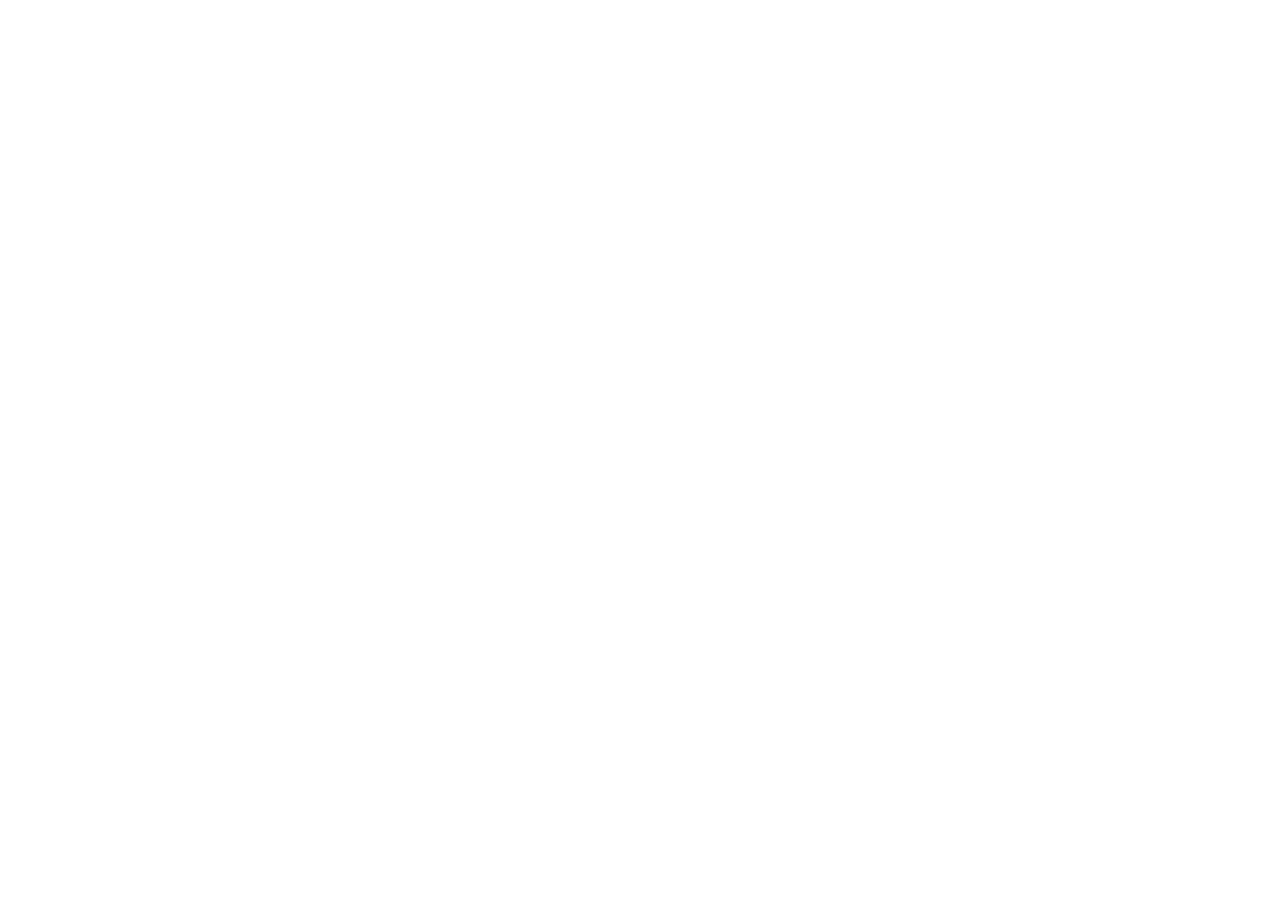
==== index.html @ f37eed61 "nichole" ====
<!DOCTYPE html>
<html lang="en">
<head>
    <meta charset="UTF-8">
    <meta name="viewport" content="width=device-width, initial-scale=1.0">
    <title>Document</title>
</head>
<body>
    
</body>
</html>
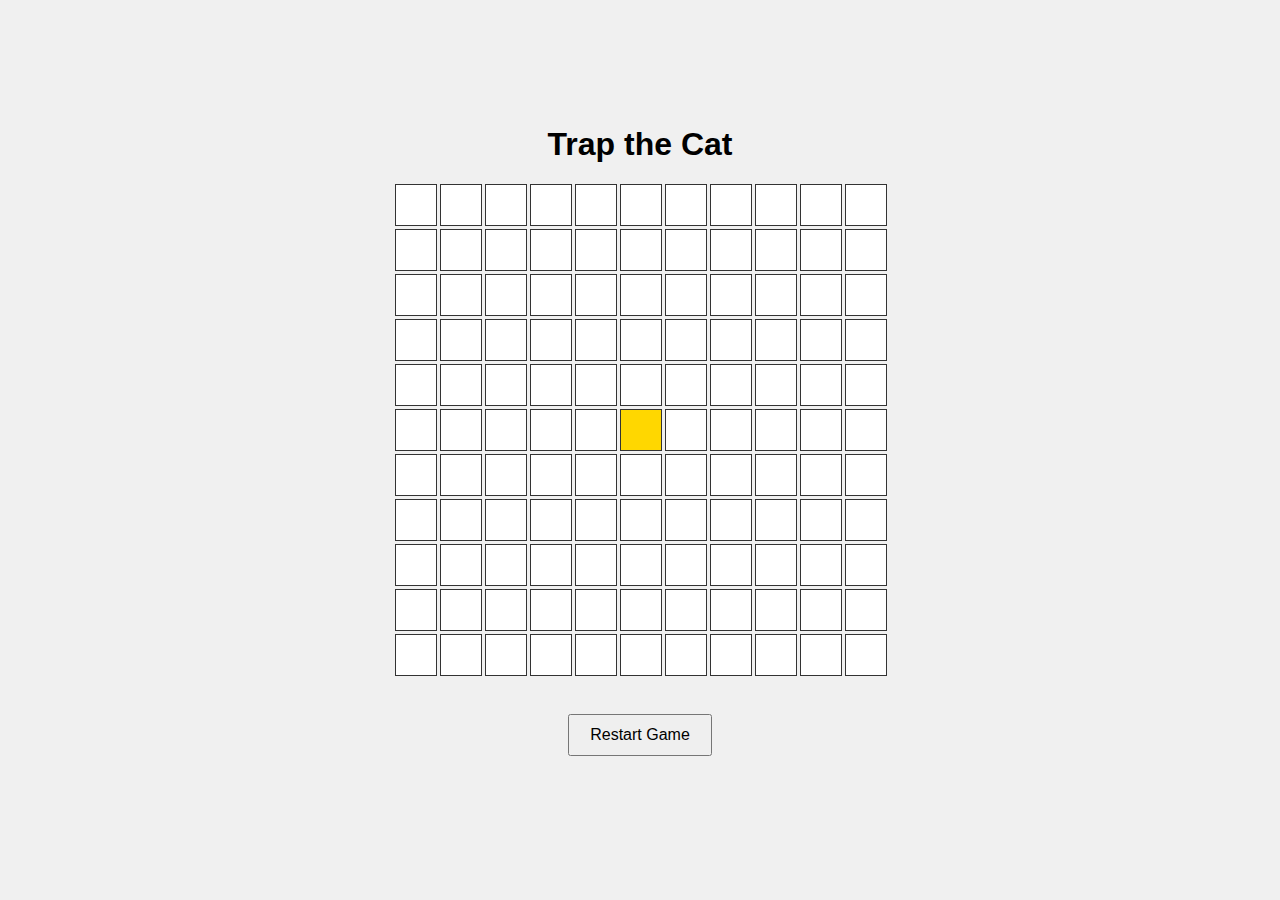
==== commit 42c3ec0b: "chatgpt version" ====
--- a/index.html
+++ b/index.html
@@ -3,9 +3,16 @@
 <head>
     <meta charset="UTF-8">
     <meta name="viewport" content="width=device-width, initial-scale=1.0">
-    <title>Document</title>
+    <title>Trap the Cat</title>
+    <link rel="stylesheet" href="style.css">
 </head>
 <body>
-    
+    <div class="container">
+        <h1>Trap the Cat</h1>
+        <div id="grid" class="grid"></div>
+        <button id="restartButton">Restart Game</button>
+        <div id="message" class="message"></div>
+    </div>
+    <script src="script.js"></script>
 </body>
-</html>+</html>
--- a/style.css
+++ b/style.css
@@ -0,0 +1,52 @@
+body {
+    display: flex;
+    justify-content: center;
+    align-items: center;
+    height: 100vh;
+    margin: 0;
+    font-family: Arial, sans-serif;
+    background-color: #f0f0f0;
+}
+
+.container {
+    text-align: center;
+}
+
+.grid {
+    display: grid;
+    grid-template-columns: repeat(11, 40px);
+    grid-template-rows: repeat(11, 40px);
+    gap: 5px;
+    margin: 20px auto;
+}
+
+.cell {
+    width: 40px;
+    height: 40px;
+    display: flex;
+    justify-content: center;
+    align-items: center;
+    background-color: #fff;
+    border: 1px solid #333;
+    cursor: pointer;
+}
+
+.cell.blocked {
+    background-color: #555;
+}
+
+.cell.cat {
+    background-color: #FFD700;
+}
+
+#restartButton {
+    margin: 20px;
+    padding: 10px 20px;
+    font-size: 1rem;
+    cursor: pointer;
+}
+
+.message {
+    margin-top: 20px;
+    font-size: 1.2rem;
+}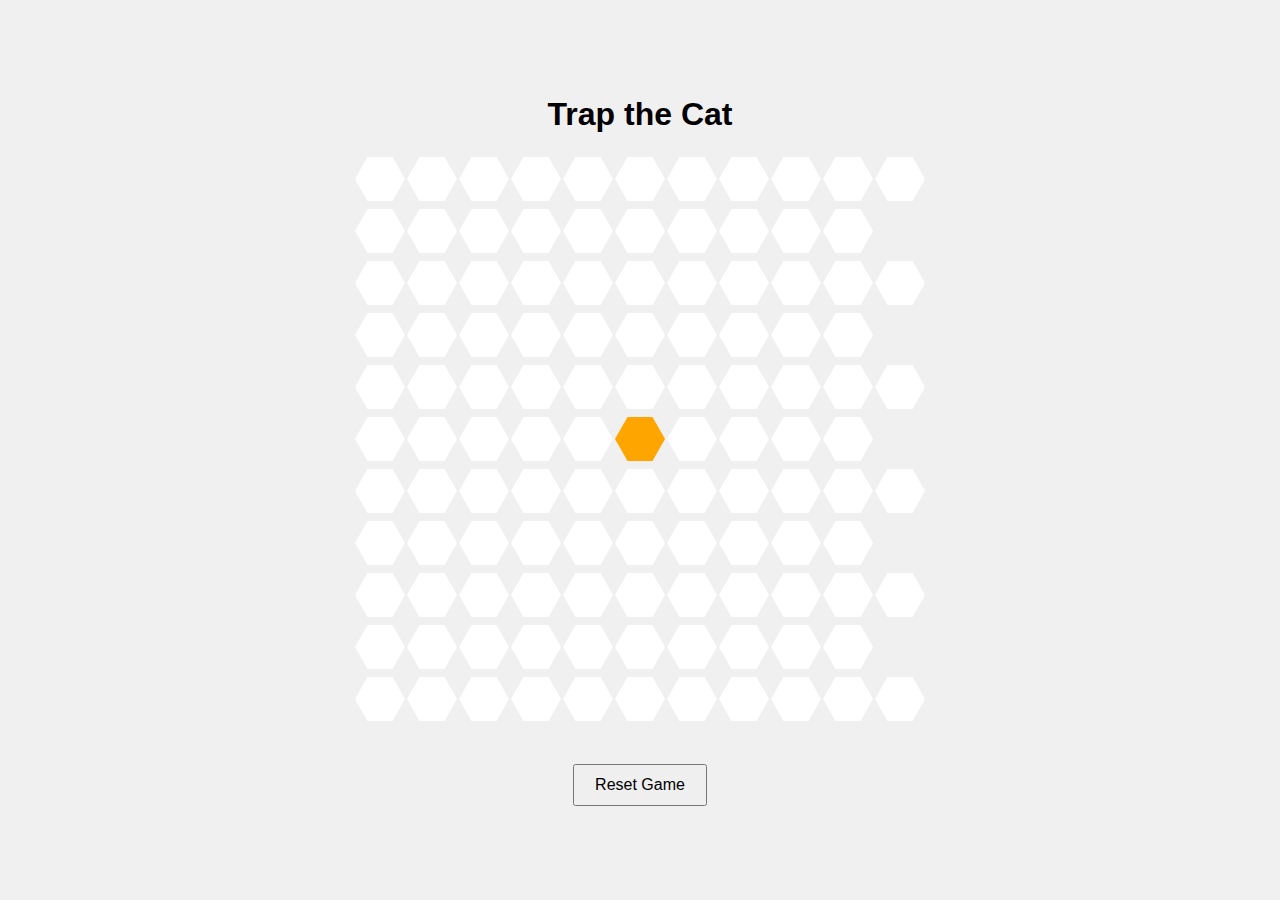
==== commit 07537779: "Merge pull request #4 from Adelinezou/adeline" ====
--- a/index.html
+++ b/index.html
@@ -1,18 +1,20 @@
 <!DOCTYPE html>
 <html lang="en">
+
 <head>
     <meta charset="UTF-8">
     <meta name="viewport" content="width=device-width, initial-scale=1.0">
     <title>Trap the Cat</title>
     <link rel="stylesheet" href="style.css">
 </head>
+
 <body>
     <div class="container">
         <h1>Trap the Cat</h1>
-        <div id="grid" class="grid"></div>
-        <button id="restartButton">Restart Game</button>
-        <div id="message" class="message"></div>
+        <div id="game-board" class="game-board"></div>
+        <button id="reset-button">Reset Game</button>
     </div>
     <script src="script.js"></script>
 </body>
-</html>
+
+</html>--- a/style.css
+++ b/style.css
@@ -12,41 +12,37 @@
     text-align: center;
 }
 
-.grid {
+.game-board {
     display: grid;
-    grid-template-columns: repeat(11, 40px);
-    grid-template-rows: repeat(11, 40px);
-    gap: 5px;
+    grid-template-columns: repeat(11, 50px);
+    gap: 2px;
+    justify-content: center;
     margin: 20px auto;
+    position: relative;
 }
 
-.cell {
-    width: 40px;
-    height: 40px;
+.hex {
+    width: 50px;
+    height: 50px;
+    background-color: #fff;
+    clip-path: polygon(25% 6%, 75% 6%, 100% 50%, 75% 94%, 25% 94%, 0% 50%);
     display: flex;
     justify-content: center;
     align-items: center;
-    background-color: #fff;
-    border: 1px solid #333;
     cursor: pointer;
 }
 
-.cell.blocked {
-    background-color: #555;
+.hex.blocked {
+    background-color: #333;
 }
 
-.cell.cat {
-    background-color: #FFD700;
+.hex.cat {
+    background-color: orange;
 }
 
-#restartButton {
+#reset-button {
     margin: 20px;
     padding: 10px 20px;
     font-size: 1rem;
     cursor: pointer;
-}
-
-.message {
-    margin-top: 20px;
-    font-size: 1.2rem;
 }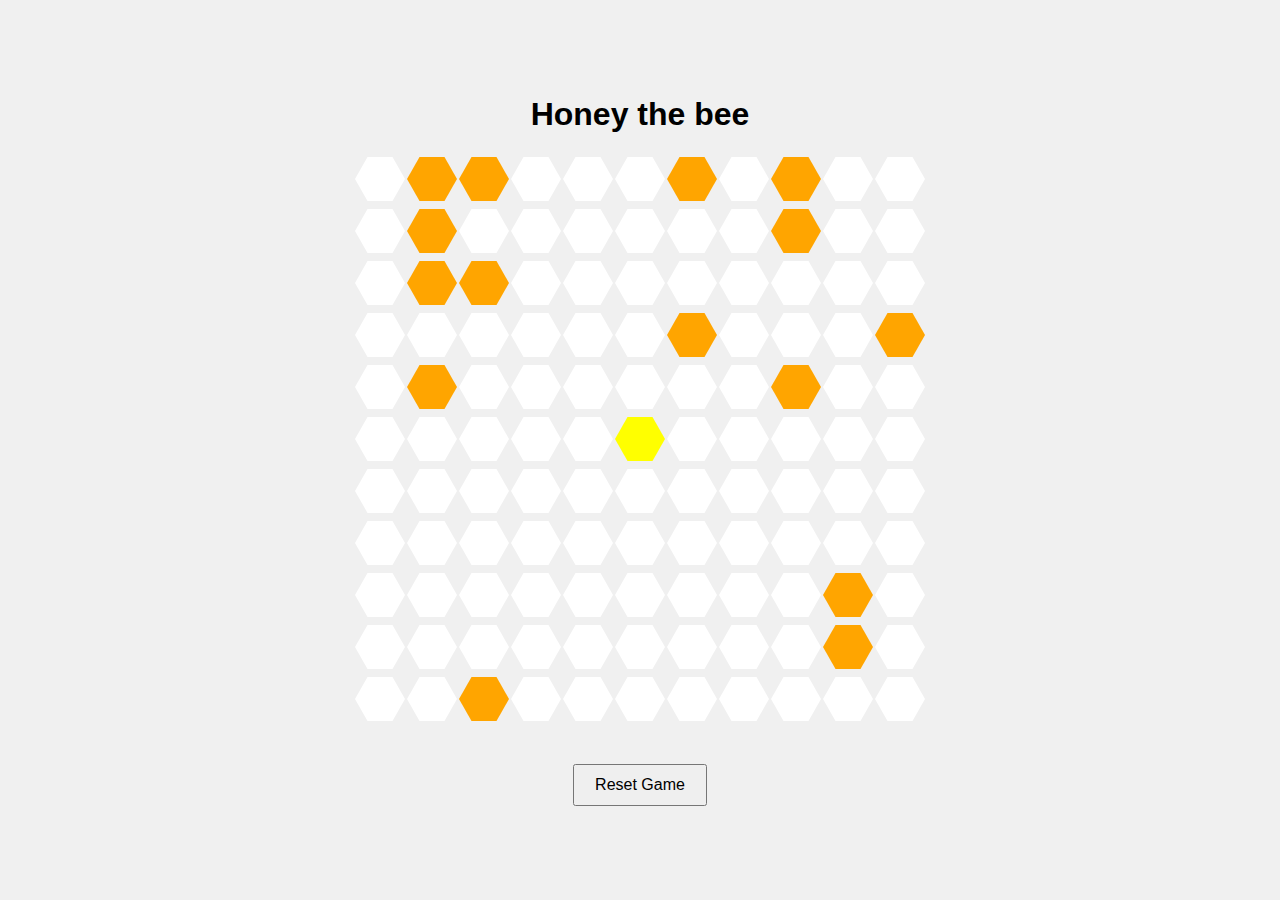
==== commit a69fa475: "Merge pull request #6 from Adelinezou/adeline" ====
--- a/index.html
+++ b/index.html
@@ -4,13 +4,13 @@
 <head>
     <meta charset="UTF-8">
     <meta name="viewport" content="width=device-width, initial-scale=1.0">
-    <title>Trap the Cat</title>
+    <title>Honey the bee</title>
     <link rel="stylesheet" href="style.css">
 </head>
 
 <body>
     <div class="container">
-        <h1>Trap the Cat</h1>
+        <h1>Honey the bee</h1>
         <div id="game-board" class="game-board"></div>
         <button id="reset-button">Reset Game</button>
     </div>
--- a/style.css
+++ b/style.css
@@ -33,11 +33,11 @@
 }
 
 .hex.blocked {
-    background-color: #333;
+    background-color: orange;
 }
 
 .hex.cat {
-    background-color: orange;
+    background-color: yellow;
 }
 
 #reset-button {
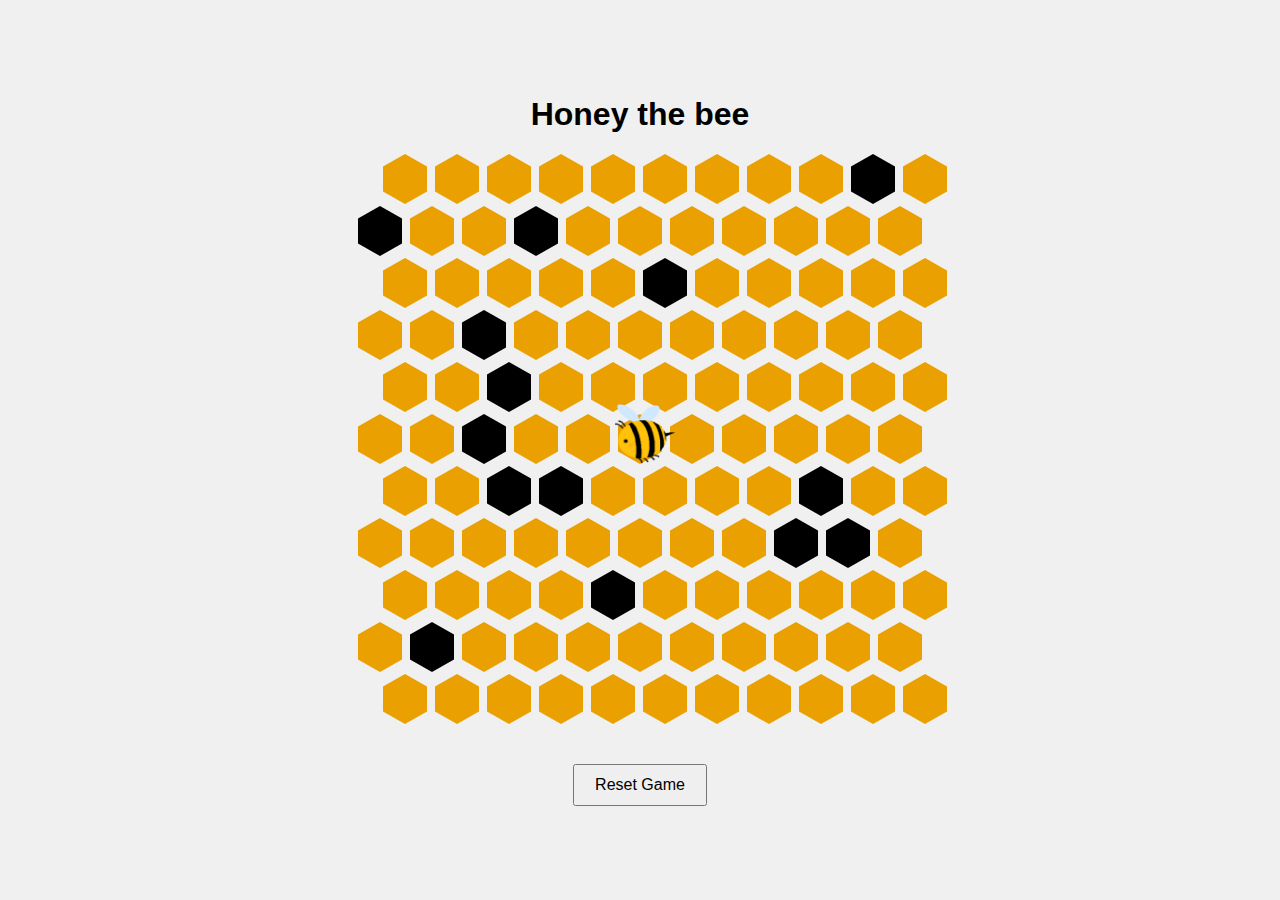
==== commit be2c82d5: "Update index.html" ====
--- a/index.html
+++ b/index.html
@@ -14,7 +14,8 @@
         <div id="game-board" class="game-board"></div>
         <button id="reset-button">Reset Game</button>
     </div>
+    <img id="bee" style="position:absolute;width: 60;height:60px;" src="BeeA1.png" alt="bee image">
     <script src="script.js"></script>
 </body>
 
-</html>+</html>
--- a/style.css
+++ b/style.css
@@ -24,7 +24,18 @@
 .hex {
     width: 50px;
     height: 50px;
-    background-color: #fff;
+    background-color: #eaa001    ;
+    clip-path: polygon(25% 6%, 75% 6%, 100% 50%, 75% 94%, 25% 94%, 0% 50%);
+    display: flex;
+    justify-content: center;
+    align-items: center;
+    cursor: pointer;
+    rotate:90deg;
+}
+.innerHex{
+    width: 40px;
+    height: 40px;
+    background-color: #ffe11d;
     clip-path: polygon(25% 6%, 75% 6%, 100% 50%, 75% 94%, 25% 94%, 0% 50%);
     display: flex;
     justify-content: center;
@@ -33,11 +44,11 @@
 }
 
 .hex.blocked {
-    background-color: orange;
+    background-color: black;
 }
 
 .hex.cat {
-    background-color: yellow;
+    background-color: brown;
 }
 
 #reset-button {
@@ -45,4 +56,15 @@
     padding: 10px 20px;
     font-size: 1rem;
     cursor: pointer;
+}
+
+.bee img {
+    position: absolute;
+    top: 0;
+    left: 0;
+    width: 100%;
+    height: 100%;
+    pointer-events: none;
+    /* Allows clicking through the image */
+    rotate: 270deg;
 }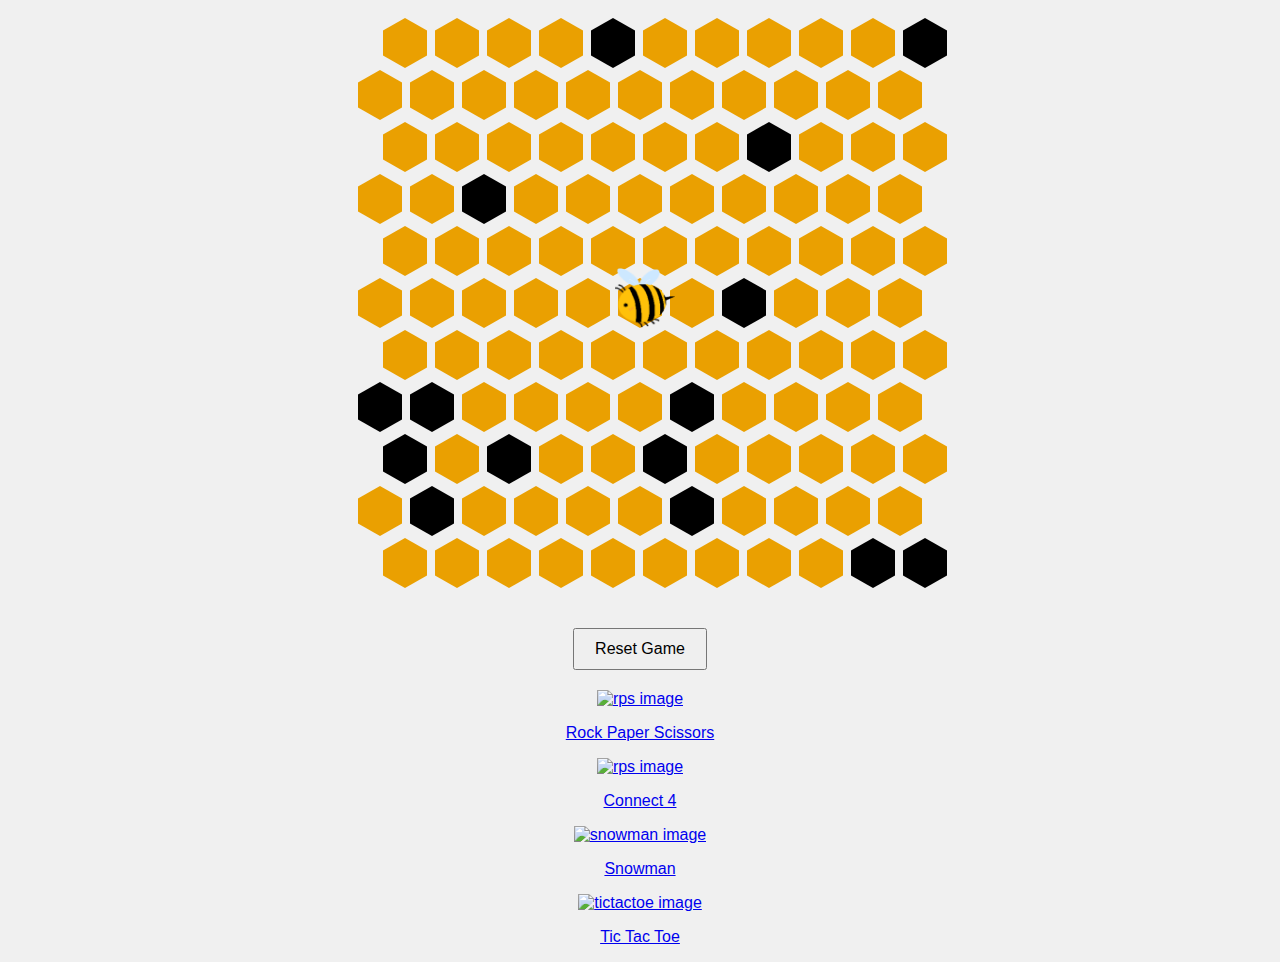
==== commit ccf7d1c3: "copy index from main" ====
--- a/index.html
+++ b/index.html
@@ -2,20 +2,48 @@
 <html lang="en">
 
 <head>
-    <meta charset="UTF-8">
-    <meta name="viewport" content="width=device-width, initial-scale=1.0">
-    <title>Honey the bee</title>
-    <link rel="stylesheet" href="style.css">
+  <meta charset="UTF-8">
+  <meta name="viewport" content="width=device-width, initial-scale=1.0">
+  <title>Honey the bee</title>
+  <link rel="stylesheet" href="style.css">
 </head>
 
 <body>
-    <div class="container">
-        <h1>Honey the bee</h1>
-        <div id="game-board" class="game-board"></div>
-        <button id="reset-button">Reset Game</button>
+  <div class="container">
+
+    <h1>Honey the bee</h1>
+    <div id="game-board" class="game-board"></div>
+    <button id="reset-button">Reset Game</button>
+    <div id="Game">
+      <div class="TypeOfGame" id="rps">
+        <a href="RockPaperScissors.html">
+          <img src="link of img" alt="rps image">
+          <p class="name">Rock Paper Scissors</p>
+        </a>
+      </div>
+
+      <div class="TypeOfGame" id="connect4">
+        <a href="Connect4.html">
+          <img src="connect4.png" alt="rps image">
+          <p class="name">Connect 4</p>
+        </a>
+      </div>
+      <div class="TypeOfGame" id="snowman">
+        <a href="link">
+          <img src="snowmant.png" alt="snowman image">
+          <p class="name">Snowman</p>
+        </a>
+      </div>
+      <div class="TypeOfGame" id="snowman">
+        <a href="ttt.html">
+          <img src="ttt.jpg" alt="tictactoe image">
+          <p class="name">Tic Tac Toe</p>
+        </a>
+      </div>
     </div>
-    <img id="bee" style="position:absolute;width: 60;height:60px;" src="BeeA1.png" alt="bee image">
-    <script src="script.js"></script>
+  </div>
+  <img id="bee" style="position:absolute;width: 60;height:60px;" src="BeeA1.png" alt="bee image">
+  <script src="script.js"></script>
 </body>
 
-</html>
+</html>--- a/style.css
+++ b/style.css
@@ -26,7 +26,7 @@
     height: 50px;
     background-color: #eaa001    ;
     clip-path: polygon(25% 6%, 75% 6%, 100% 50%, 75% 94%, 25% 94%, 0% 50%);
-    display: flex;
+    /* display: flex; */
     justify-content: center;
     align-items: center;
     cursor: pointer;
@@ -35,12 +35,14 @@
 .innerHex{
     width: 40px;
     height: 40px;
-    background-color: #ffe11d;
+    background-color: #000000;
     clip-path: polygon(25% 6%, 75% 6%, 100% 50%, 75% 94%, 25% 94%, 0% 50%);
-    display: flex;
+    /* display: flex; */
+    position: absolute;
     justify-content: center;
     align-items: center;
     cursor: pointer;
+    rotate: 90deg;
 }
 
 .hex.blocked {
